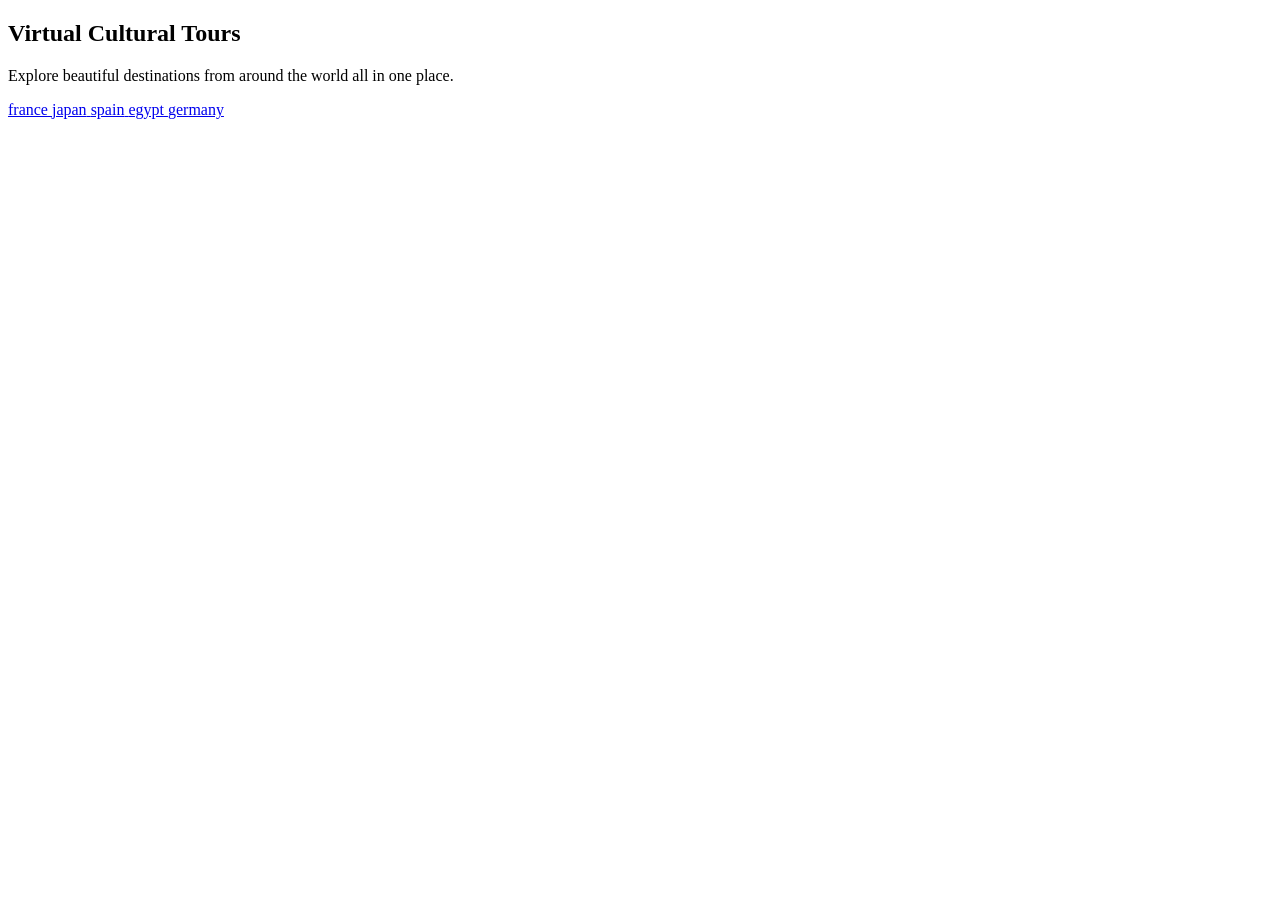
==== index.html @ c9dde4e6 "Add files via upload" ====
<!DOCTYPE html>
<html lang="en">
<head>
  <meta charset="UTF-8" />
  <meta name="viewport" content="width=device-width, initial-scale=1.0" />
  <title>virtual cultural tours</title>
  <link rel="stylesheet" href="css/style.css" />
</head>
<body>
  <div class="background" id="bg"></div>

  <main class="container">
    <!-- Left panel: intro text -->
    <section class="glass left-panel">
      <h1>Virtual Cultural Tours</h1>
      <div class="accent"></div>
      <p>Explore beautiful destinations from around the world all in one place.</p>
    </section>

    <!-- Right panel: country buttons -->
    <section class="glass right-panel">
      <a href="france.html" class="country-btn" style="background-image: url('images/france.jpg');">
        <span>france</span>
      </a>

      <a href="japan.html" class="country-btn" style="background-image: url('images/japan.jpg');">
        <span>japan</span>
      </a>

      <a href="spain.html" class="country-btn" style="background-image: url('images/spain.jpg');">
        <span>spain</span>
      </a>

      <a href="egypt.html" class="country-btn" style="background-image: url('images/egypt.jpg');">
        <span>egypt</span>
      </a>

      <a href="germany.html" class="country-btn" style="background-image: url('images/germany.jpg');">
        <span>germany</span>
      </a>
    </section>
  </main>
  <script src="js/main.js"></script>
</body>
</html>
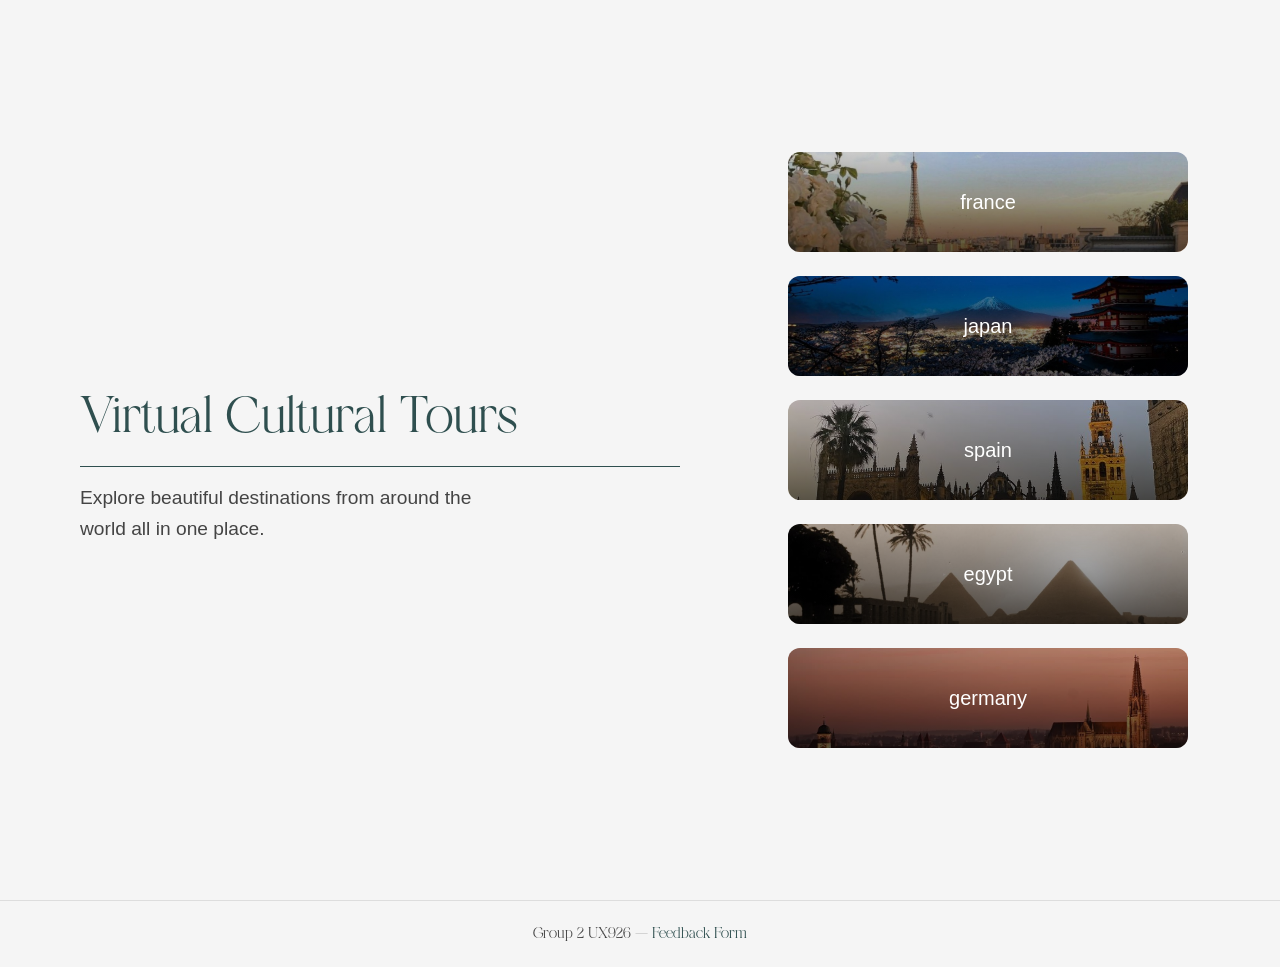
==== commit 524334f1: "Update index.html" ====
--- a/index.html
+++ b/index.html
@@ -40,6 +40,14 @@
       </a>
     </section>
   </main>
-  <script src="js/main.js"></script>
+<footer class="site-footer">
+  <p>
+    Group 2 UX926 — 
+    <a href="https://forms.gle/RhVHU93aMctMad5t6" target="_blank" rel="noopener noreferrer">
+      Feedback Form
+    </a>
+  </p>
+</footer>
+<script src="js/main.js"></script>
 </body>
-</html>+</html>
--- a/css/style.css
+++ b/css/style.css
@@ -0,0 +1,519 @@
+/* ----------------------------------------------------
+   CUSTOM FONT
+---------------------------------------------------- */
+@font-face {
+  font-family: 'Tangier';
+  src: url('../fonts/Tangier.otf') format('opentype');
+  font-weight: 100 900;
+  font-style: normal;
+}
+
+/* ----------------------------------------------------
+   RESET & GLOBAL
+---------------------------------------------------- */
+* {
+  margin: 0;
+  padding: 0;
+  box-sizing: border-box;
+}
+
+body {
+  font-family: "Inter", sans-serif;
+  background: #f5f5f5;
+  color: #222;
+  overflow-x: hidden;
+}
+
+:root {
+  --accent: #2f4f4f;
+  --max-width: 1200px;
+}
+
+/* ----------------------------------------------------
+   INDEX PAGE BACKGROUND
+---------------------------------------------------- */
+.background {
+  position: fixed;
+  inset: 0;
+  background: url("../images/default-bg.jpg") center/cover no-repeat;
+  transition: background-image 0.5s ease, filter 0.5s ease;
+  z-index: -1;
+  filter: brightness(0.9);
+}
+
+/* ----------------------------------------------------
+   INDEX LAYOUT
+---------------------------------------------------- */
+.container {
+  display: grid;
+  grid-template-columns: 1fr 1fr;
+  height: 100vh;
+  padding: 3rem;
+  gap: 2rem;
+}
+
+.left-panel {
+  display: flex;
+  flex-direction: column;
+  justify-content: center;
+  padding: 2rem;
+}
+
+.left-panel h1 {
+  font-family: 'Tangier', sans-serif;
+  font-size: 3.2rem;
+  font-weight: 300;
+  color: var(--accent);
+  margin-top: 2rem;
+}
+
+.accent {
+  width: 600px;
+  height: 1px;
+  background: var(--accent);
+  margin: 1rem 0;
+}
+
+.left-panel p {
+  font-size: 1.2rem;
+  font-weight: 200;
+  max-width: 420px;
+  line-height: 1.6;
+  color: #444;
+}
+
+/* ----------------------------------------------------
+   COUNTRY IMAGE BUTTONS
+---------------------------------------------------- */
+.right-panel {
+  display: flex;
+  flex-direction: column;
+  justify-content: center;
+  padding: 2rem;
+  gap: 1.5rem;
+  align-items: center;
+}
+
+.country-btn {
+  position: relative;
+  display: flex;
+  align-items: center;
+  justify-content: center;
+  text-align: center;
+
+  width: 400px;
+  height: 100px;
+  padding: 1rem;
+  border-radius: 12px;
+  overflow: hidden;
+
+  color: white;
+  font-size: 1.25rem;
+  font-weight: 150;
+  text-decoration: none;
+
+  background-size: cover;
+  background-position: center;
+
+  transition: transform 0.3s ease, box-shadow 0.3s ease;
+}
+
+.country-btn::before {
+  content: "";
+  position: absolute;
+  inset: 0;
+  background: linear-gradient(
+    to top,
+    rgba(0, 0, 0, 0.65),
+    rgba(0, 0, 0, 0.2)
+  );
+  z-index: 0;
+}
+
+.country-btn span {
+  position: relative;
+  z-index: 1;
+  display: block;
+}
+
+.country-btn:hover {
+  transform: translateX(8px) scale(1.02);
+  box-shadow: 0 10px 25px rgba(0, 0, 0, 0.25);
+}
+
+/* ----------------------------------------------------
+   NAVIGATION HEADER
+---------------------------------------------------- */
+.nav-header {
+  width: 100%;
+  background: white;
+  border-bottom: 1px solid #ddd;
+  padding: 1.5rem 2rem; /* taller header */
+  position: sticky;
+  top: 0;
+  z-index: 1000;
+}
+
+.nav-container {
+  max-width: var(--max-width);
+  margin: auto;
+  display: flex;
+  justify-content: space-between;
+  align-items: center;
+}
+
+.nav-logo {
+  font-family: 'Tangier', sans-serif;
+  font-weight: 600;
+  font-size: 1.5rem; /* bigger logo text */
+  color: var(--accent);
+  text-decoration: none;
+}
+
+.nav-links a {
+  font-family: 'Tangier', sans-serif; /* match titles */
+  margin-left: 1.5rem;
+  text-decoration: none;
+  color: #444;
+  font-size: 1.15rem; /* larger nav text */
+  transition: 0.2s ease;
+}
+
+.nav-links a:hover {
+  color: var(--accent);
+}
+
+.nav-links a.active {
+  color: var(--accent);
+  font-weight: 600;
+}
+
+/* ----------------------------------------------------
+   COUNTRY PAGE STYLES
+---------------------------------------------------- */
+.country-page {
+  max-width: var(--max-width);
+  margin: auto;
+  padding: 3rem 2rem;
+  text-align: center;
+}
+
+.country-page h1 {
+  font-family: 'Tangier', sans-serif;
+  font-size: 3rem;
+  color: var(--accent);
+  font-weight: 300;
+  margin-top: 3rem;
+}
+
+.country-page .accent {
+  margin: 1rem auto;
+}
+
+.country-page p {
+  font-size: 1.2rem;
+  color: #444;
+  max-width: 700px;
+  margin: 0.5rem auto 2rem auto;
+  font-weight: 250;
+}
+
+.section h2 {
+  font-family: 'Tangier', sans-serif;
+  font-size: 2rem;
+  color: var(--accent);
+  margin-top: 2.5rem;
+  margin-bottom: 2rem;
+  font-weight: 275;
+}
+
+.split {
+  display: flex;
+  justify-content: space-between;
+  align-items: center;
+  gap: 2rem;
+  text-align: left;
+}
+
+.split.reverse {
+  flex-direction: row-reverse;
+}
+
+.text {
+  flex: 1;
+  font-size: 1.1rem;
+  line-height: 1.6;
+}
+
+.embed {
+  flex: 1;
+}
+
+.embed iframe,
+.embed img,
+.embed video {
+  width: 100%;
+  height: 400px;
+  border-radius: 10px;
+  object-fit: cover;
+  border: 2px solid #ddd;
+}
+
+/* ----------------------------------------------------
+   SINGLE-IMAGE CAROUSEL
+---------------------------------------------------- */
+
+.carousel {
+  position: relative;
+  flex: 1;                /* behaves like .embed */
+  max-width: 100%;
+  overflow: hidden;
+}
+
+.carousel-track {
+  display: flex;
+  transition: transform 0.4s ease;
+  width: 100%;
+}
+
+.carousel img {
+  min-width: 100%;        /* one image at a time */
+  height: 400px;
+  object-fit: cover;
+  border-radius: 10px;
+}
+
+/* Arrow Buttons */
+.carousel-btn {
+  position: absolute;
+  top: 50%;
+  transform: translateY(-50%);
+  background: transparent;      /* no white bubble */
+  border: none;
+  font-size: 2.5rem;            /* slightly larger */
+  font-weight: 300;             /* thinner arrow */
+  color: white;
+  cursor: pointer;
+  padding: 0;
+  transition: 0.25s ease;
+  z-index: 10;
+  opacity: 0.7;
+}
+
+.carousel-btn.left {
+  left: 15px;
+}
+
+.carousel-btn.right {
+  right: 15px;
+}
+
+.carousel-btn:hover {
+  opacity: 1;
+  transform: translateY(-50%) scale(1.15);
+}
+
+/* ----------------------------------------------------
+   RESPONSIVE
+---------------------------------------------------- */
+@media (max-width: 900px) {
+
+  .container {
+    grid-template-columns: 1fr;
+    text-align: center;
+  }
+
+  .right-panel {
+    align-items: center;
+  }
+
+  .country-btn {
+    width: 80%;
+  }
+
+  .split,
+  .split.reverse {
+    flex-direction: column;
+    text-align: center;
+  }
+
+  .nav-container {
+    flex-direction: column;
+    gap: 1rem;
+  }
+
+  .nav-links a {
+    margin-left: 0;
+    margin-right: 1rem;
+  }
+
+  .carousel img {
+    width: 280px;
+    height: 200px;
+  }
+}
+
+/* ----------------------------------------------------
+   SITE FOOTER
+---------------------------------------------------- */
+.site-footer {
+  text-align: center;
+  padding: 1.5rem 2rem;
+  background: #f5f5f5;
+  border-top: 1px solid #ddd;
+  font-size: 0.95rem;
+  color: #444;
+  font-family: 'Tangier', sans-serif;
+}
+
+.site-footer a {
+  color: var(--accent);
+  text-decoration: none;
+  font-weight: 500;
+}
+
+.site-footer a:hover {
+  text-decoration: underline;
+}
+
+/* ----------------------------------------------------
+   MOBILE OPTIMIZATIONS (smartphones)
+   Single consolidated block with centered accent and titles
+---------------------------------------------------- */
+@media (max-width: 480px) {
+
+  /* Layout adjustments */
+  .container {
+    grid-template-columns: 1fr;
+    padding: 1.25rem;
+    gap: 1rem;
+    height: auto;            /* avoid full-viewport forcing issues */
+    min-height: 100vh;
+  }
+
+  .left-panel,
+  .right-panel {
+    padding: 1rem;
+  }
+
+  /* Header / nav */
+  .nav-header {
+    padding: 0.9rem 1rem;
+  }
+
+  .nav-container {
+    flex-direction: column;
+    align-items: stretch;
+    gap: 0.5rem;
+  }
+
+  .nav-logo {
+    font-size: 1.15rem;
+    margin: 0 auto; /* center when stacked */
+    text-align: center;
+  }
+
+  .nav-links {
+    display: flex;
+    flex-wrap: wrap;
+    justify-content: center;
+    gap: 0.5rem;
+  }
+
+  .nav-links a {
+    font-size: 1rem;
+    margin: 0;
+    padding: 0.25rem 0.5rem;
+  }
+
+  /* Left panel (hero) scaling + centered title */
+  .left-panel h1 {
+    font-size: 2rem;
+    margin-top: 1rem;
+    text-align: center;
+  }
+
+  /* center accent line under titles on mobile */
+  .accent {
+    width: 140px;
+    margin: 0.75rem auto;
+  }
+
+  .left-panel p {
+    font-size: 1rem;
+    max-width: 100%;
+  }
+
+  /* Country buttons */
+  .right-panel {
+    gap: 0.75rem;
+  }
+
+  .country-btn {
+    width: 92%;
+    height: 72px;
+    padding: 0.6rem;
+    border-radius: 10px;
+    font-size: 1rem;
+  }
+
+  .country-btn:hover {
+    transform: translateX(6px) scale(1.01);
+  }
+
+  /* Country page content - centered title */
+  .country-page {
+    padding: 1.5rem 1rem;
+    text-align: center;
+  }
+
+  .country-page h1 {
+    font-size: 2rem;
+    margin-top: 1.5rem;
+    text-align: center;
+  }
+
+  .section h2 {
+    font-size: 1.5rem;
+    margin-top: 1.5rem;
+    margin-bottom: 1rem;
+  }
+
+  .split,
+  .split.reverse {
+    flex-direction: column;
+    gap: 1rem;
+    text-align: center;
+  }
+
+  .text {
+    font-size: 1rem;
+  }
+
+  .embed iframe,
+  .embed img,
+  .embed video,
+  .carousel img {
+    height: 180px;
+    width: 100%;
+    border-radius: 8px;
+  }
+
+  .carousel {
+    min-height: 180px;
+  }
+
+  /* Footer */
+  .site-footer {
+    padding: 1rem;
+    font-size: 0.95rem;
+  }
+
+  /* Background performance on mobile */
+  .background {
+    background-position: center top;
+    background-size: cover;
+    background-attachment: scroll; /* avoid fixed backgrounds which can cause jank on iOS/Android */
+    filter: brightness(0.88);
+  }
+}
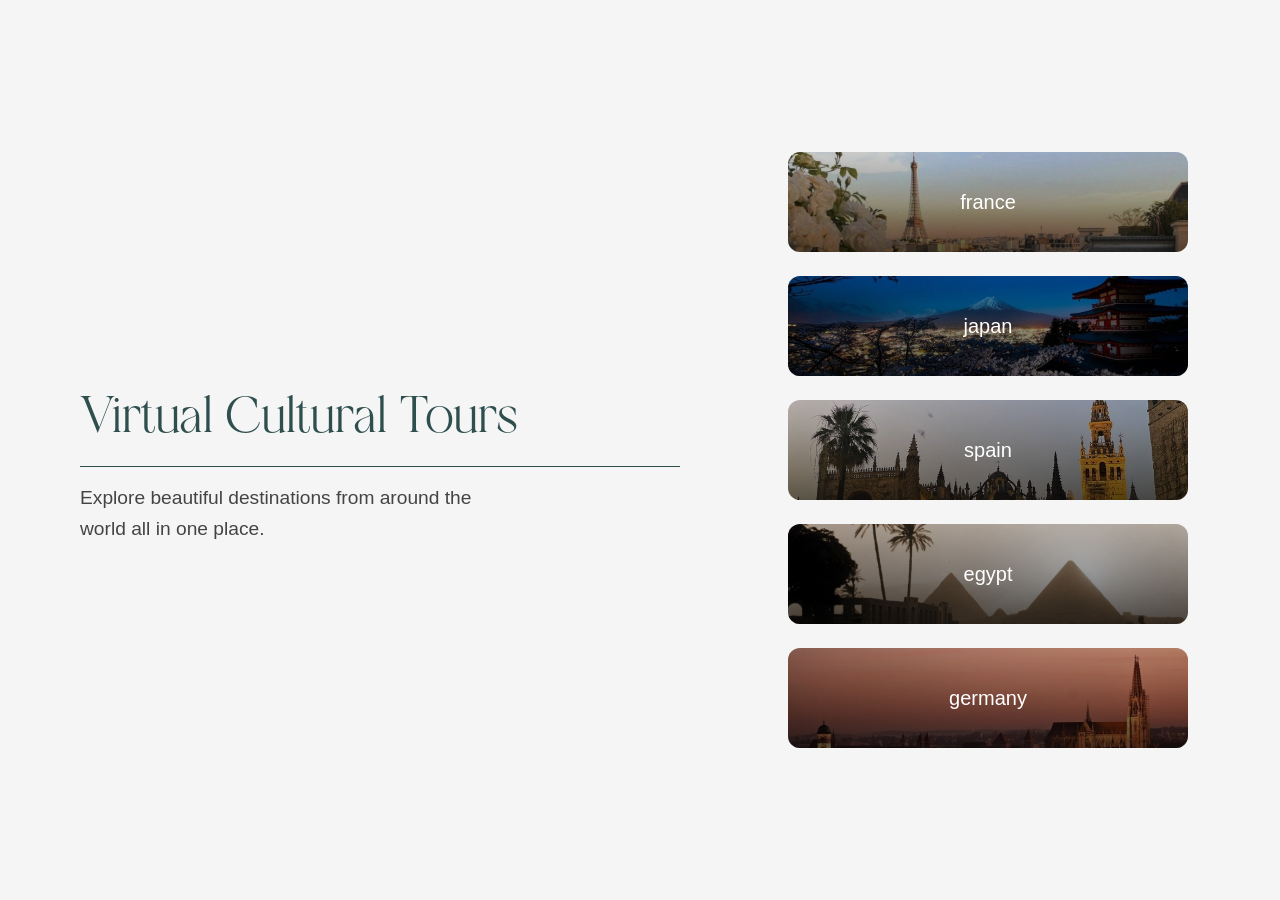
==== commit 086a2090: "Update index.html" ====
--- a/index.html
+++ b/index.html
@@ -40,14 +40,7 @@
       </a>
     </section>
   </main>
-<footer class="site-footer">
-  <p>
-    Group 2 UX926 — 
-    <a href="https://forms.gle/RhVHU93aMctMad5t6" target="_blank" rel="noopener noreferrer">
-      Feedback Form
-    </a>
-  </p>
-</footer>
 <script src="js/main.js"></script>
 </body>
 </html>
+
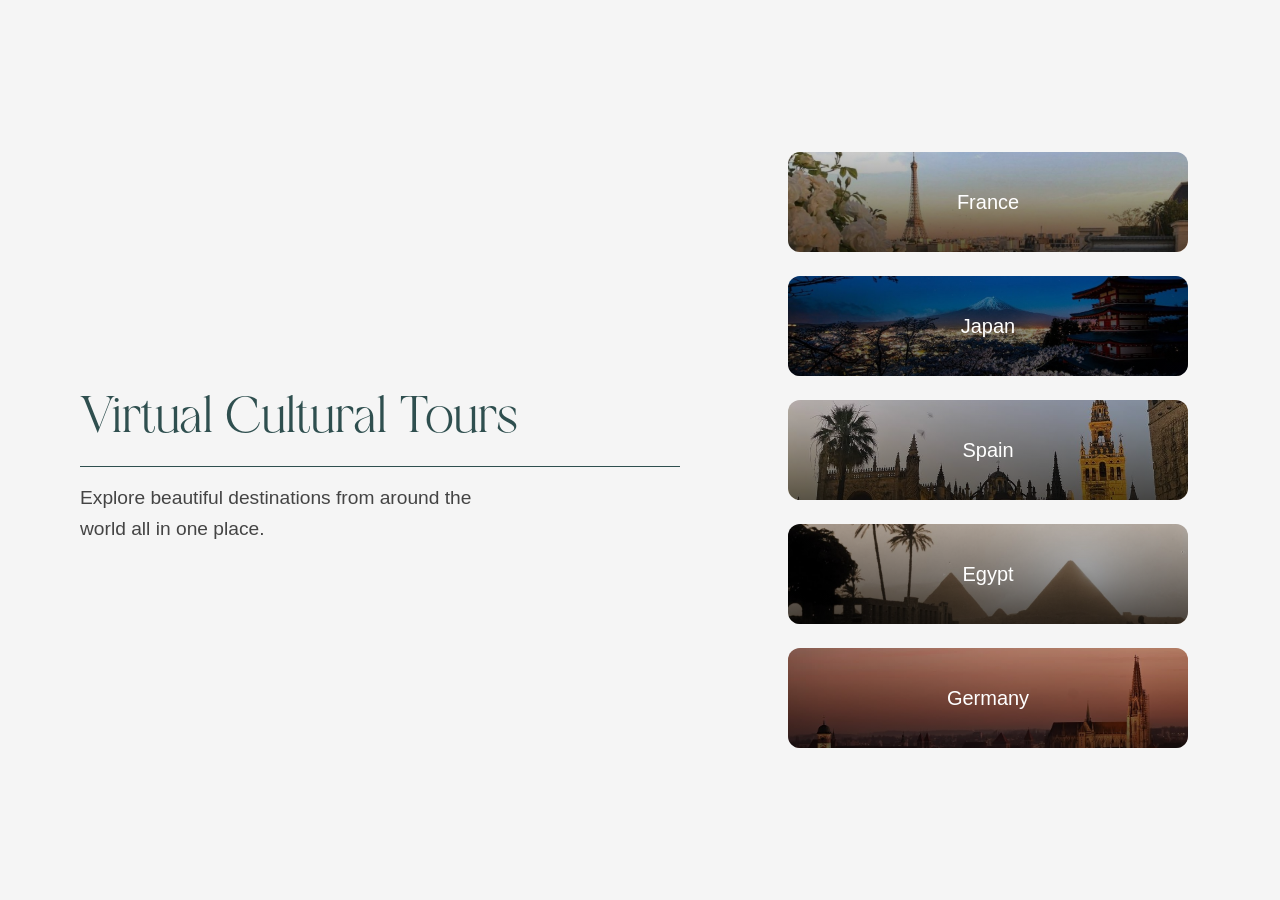
==== commit 5268009b: "Update index.html" ====
--- a/index.html
+++ b/index.html
@@ -20,26 +20,27 @@
     <!-- Right panel: country buttons -->
     <section class="glass right-panel">
       <a href="france.html" class="country-btn" style="background-image: url('images/france.jpg');">
-        <span>france</span>
+        <span>France</span>
       </a>
 
       <a href="japan.html" class="country-btn" style="background-image: url('images/japan.jpg');">
-        <span>japan</span>
+        <span>Japan</span>
       </a>
 
       <a href="spain.html" class="country-btn" style="background-image: url('images/spain.jpg');">
-        <span>spain</span>
+        <span>Spain</span>
       </a>
 
       <a href="egypt.html" class="country-btn" style="background-image: url('images/egypt.jpg');">
-        <span>egypt</span>
+        <span>Egypt</span>
       </a>
 
       <a href="germany.html" class="country-btn" style="background-image: url('images/germany.jpg');">
-        <span>germany</span>
+        <span>Germany</span>
       </a>
     </section>
   </main>
+
 <script src="js/main.js"></script>
 </body>
 </html>
